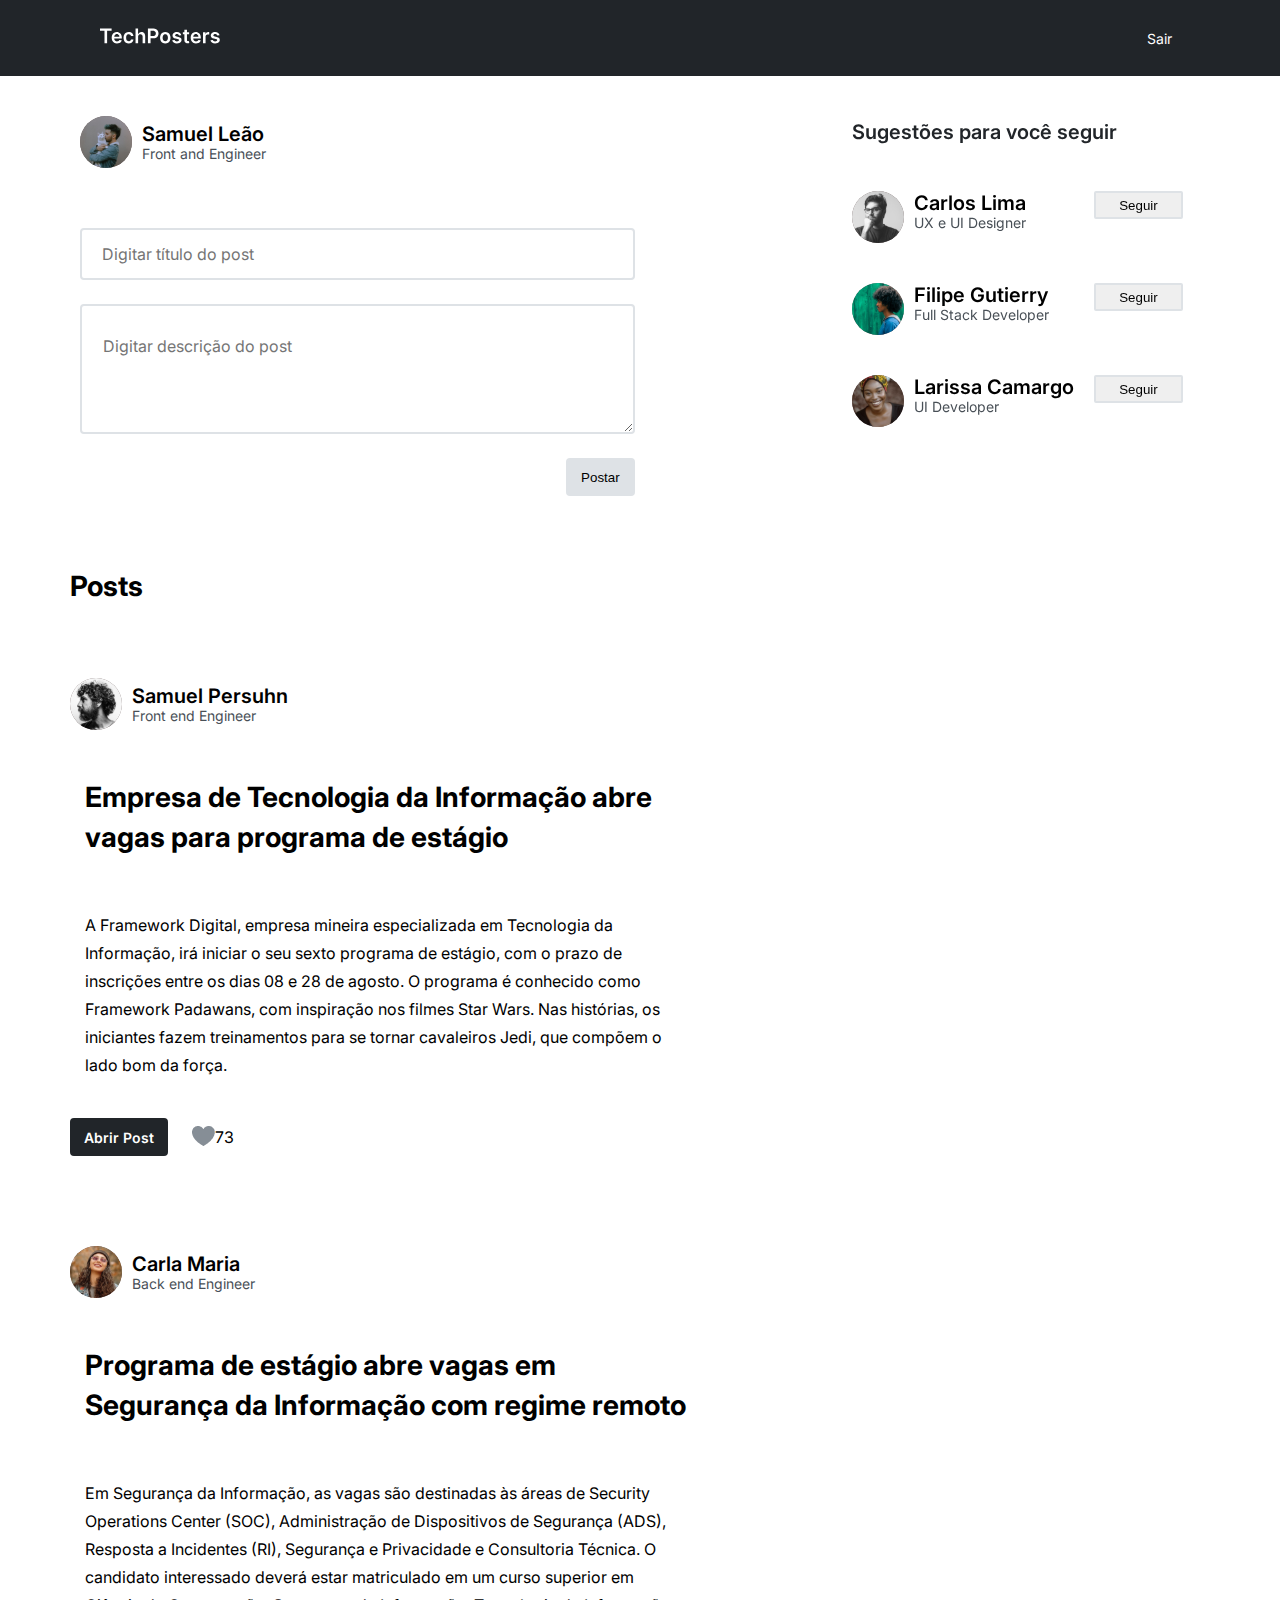
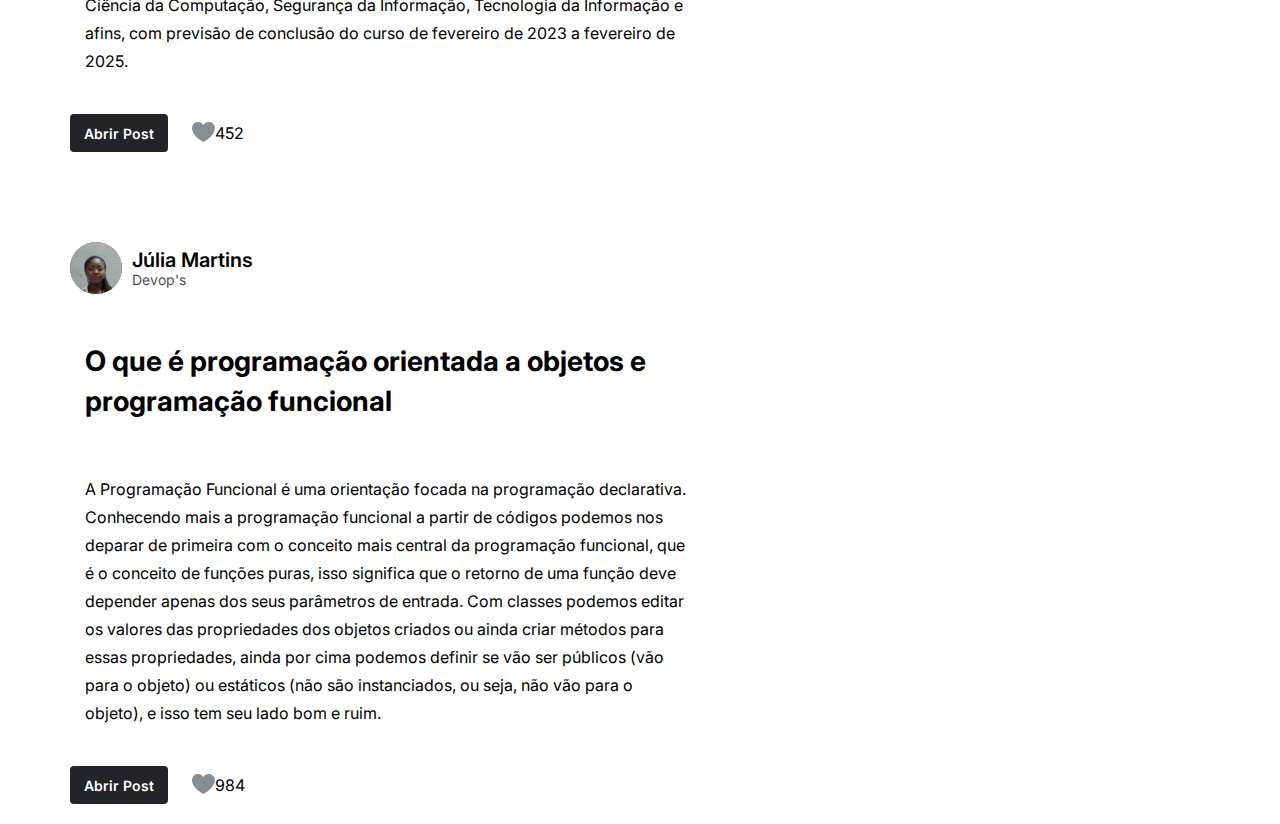
==== index.html @ d0adebd9 "enviar" ====
<!DOCTYPE html>
<html lang="pt-br">

<head>
  <meta charset="UTF-8" />
  <meta http-equiv="X-UA-Compatible" content="IE=edge" />
  <meta name="viewport" content="width=device-width, initial-scale=1.0" />
  <link rel="stylesheet" href="./styles/globalStyles.css" />
  <link rel="stylesheet" href="./styles/navbar.css">
  <link rel="stylesheet" href="./styles/images.css">
  <link rel="stylesheet" href="./styles/positioning.css">
  <link rel="stylesheet" href="./styles/spacing.css">
  <link rel="stylesheet" href="./styles/buttons.css">
  <link rel="stylesheet" href="./styles/texts.css">
  <link rel="stylesheet" href="./pages/home/style.css" />
  <title>TechPosters - Home</title>
</head>

<body>
  <header class="botton1">
    <nav class="navbar">
      <div class="navbar-items">
        <figure>
          <img src="./assets/img/logo.svg" alt="">
        </figure>
        <div class='navbar-links' action="">
          <a class="navbar-link">Sair</a>
        </div>
      </div>
    </nav>
  </header>
  <main id="main-container">
    <section class="flex flex-col padding-left desktop-posting-section">
      <div class="flex flex-row  align-center  gap2 paddingUser botton2">
        <figure class="userImg">
          <img src="./assets/img/user1.svg" alt="">
        </figure>
        <div>
          <p class="name-User">Samuel Leão</p>
          <p class="info-User">Front and Engineer</p>
        </div>
      </div>
      <div class=" form flex flex-col gap1 paddingUser botton2">
        <input name='title' type="text" placeholder="Digitar título do post">
        <textarea name="text" id="" cols="30" rows="10" placeholder="Digitar descrição do post"></textarea>
        <span class="desktop-button-post flex justify-end">
          <button class="btnPostar">Postar</button>
        </span>
      </div>
    </section>
    <aside class="desktop-aside botton1">
      <p class="sugests">Sugestões para você seguir</p>
      <ul class="ul-sugests userIds">

      </ul>
    </aside>
    <section class="desktop-posts">

      <p class="title-Post">Posts</p>
      <ul class="usersPosts flex flex-col overflow">

      </ul>
    </section>

    <div class="modal-wrapper" id="open-modal">
      <div class="modal">
        <div class="modal-header">
          <button class="modal-close" data-control-modal="open-modal">X</button>
        </div>
        <div class="modal-body overflow">

        </div>
      </div>
    </div>

  </main>
</body>
<script src="./script/database/users.js"></script>
<script src="./script/database/sugestUsers.js"></script>
<script src="./script/database/posts.js"></script>
<script src="./pages/home/index.js"></script>

</html>
---- styles/globalStyles.css ----
@import url('https://fonts.googleapis.com/css2?family=Inter:wght@400;500;600;700&display=swap');

* {
    margin: 0;
    padding: 0;
    box-sizing: border-box;
}

:root {
    --color-grey-1: #212529;
    --color-grey-2: #495057;
    --color-white-fixed: #ffffff;
    --radius-1: 0.25rem;
    --font-family-1: "Inter", sans-serif;

    --padding-user: 0.625rem;

    --gap-user: 0.625rem;
}



.container {
    max-width: 1200px;
    margin: 0 auto;
    padding: 0 1rem;
}

ul {
    list-style: none;
}

input {
    display: flex;
    flex-direction: row;
    align-items: flex-start;
    padding: 16px 20px;

    width: 90%;
    height: 52px;

    background: #FFFFFF;

    border: 2px solid #DEE2E6;
    border-radius: 4px;
    font-family: 'Inter';
    font-style: normal;
    font-weight: 400;
    font-size: 16px;
    line-height: 19px;

}

textarea {
    height: 130px;
    width: 90%;
    left: 0px;
    top: 0px;
    border-radius: 4px;
    padding: 28px 21px 29px 21px;
    background: #FFFFFF;
    border: 2px solid #DEE2E6;
    font-family: 'Inter';
    font-style: normal;
    font-weight: 400;
    font-size: 16px;
    line-height: 150%;

}
---- styles/navbar.css ----
.navbar {
    background-color: var(--color-grey-1);
    position: fixed;
    min-width: 100vw;
    max-width: 100vw;
    top: 0;
    height: 4.75rem;
    padding: 30px 20px;

}

.navbar-items {
    display: flex;
    justify-content: space-between;
    flex-direction: row;
    background-color: #212529;
    color: #FFFFFF;
    height: 100%;
    align-items: center;

}

.navbar-links {
    display: flex;
    gap: 1rem;
    align-items: center;
    justify-content: center;
}

.navbar-link {
    background-color: transparent;
    color: var(--color-white-fixed);
    height: 2rem;
    padding: 0.5rem;
    border-radius: var(--radius-1);
    text-decoration: none;
    font-size: 0.875rem;
    font-weight: 400;
    cursor: pointer;
}

.navbar-link:hover,
.navbar-link.actived {
    background-color: var(--color-grey-2);
}

.navbar a {
    display: flex;
    align-items: center;
    justify-content: center;
}
---- styles/images.css ----
.userImg {
    width: 3.25rem;
    height: 3.25rem;
}

.userImg img {
    width: 100%;
    height: 100%;
}
---- styles/positioning.css ----
.flex{
    display: flex;
}
.flex-col{
    flex-direction: column;
}
.flex-row{
    flex-direction: row;
}
.justify-center{
    justify-content: center;
}
.align-center{
    align-items: center;
}
.justify-end{
    justify-content: flex-end;
}
.justify-start{
    justify-content: flex-start;
}
---- styles/spacing.css ----
.gap1 {
    gap: 1.5rem;
}

.botton1 {
    margin-bottom: 0.625rem;
}

.botton2 {
    margin-bottom: 2.5rem;
}


.overflow {
    overflow: auto;
}


.paddingUser {
    padding: var(--padding-user);
}

.gap2 {
    gap: var(--gap-user);
}


.botton-li {
    margin-bottom: 2rem;
}

.padding-left {
    padding: 1.25rem;
}

.margin{
    margin: 15px;
}
---- styles/buttons.css ----
.showFollow {
    background-color: blue;
    color: white;
    height: 28px;
    width: 89px;
    left: 0px;
    top: 72px;
    border-radius: 2px;
    padding: 0px 12px 0px 12px;

}


.btn-abrirPost {
    display: flex;
    flex-direction: row;
    justify-content: center;
    align-items: center;
    padding: 0px 12px;
    gap: 10px;
    width: 96x;
    height: 38px;
    background: #212529;
    border: 2px solid #212529;
    border-radius: 4px;
    font-family: 'Inter';
    font-style: normal;
    font-weight: 600;
    font-size: 14px;
    line-height: 17px;
    color: #FFFFFF;

}

.btnPostar {
    display: flex;
    flex-direction: column;
    justify-content: center;
    align-items: center;
    padding: 0px 12px;
    gap: 10px;
    width: 69px;
    height: 38px;
    background: #DEE2E6;
    border: 2px solid #DEE2E6;
    border-radius: 4px;
}

.btnPostar:hover {
    color: #DEE2E6;
    background-color: var(--color-grey-1);
}

.span-button {
    display: flex;
    width: 80vw;
}

.button-seguindo {

    border: 2px solid #DEE2E6;
    border-radius: 4px;
    height: 28px;
    width: 89px;
    left: 0px;
    top: 72px;
    border-radius: 2px;
    padding: 0px 12px 0px 12px;
}

.button-like {
    border: transparent;
    background-color: transparent;
}

.desktop-button-post {
    width: 90%;
}
---- styles/texts.css ----
.sugests {
    width: 290px;
    height: 24px;
    font-family: 'Inter';
    font-style: normal;
    font-weight: 600;
    font-size: 20px;
    line-height: 24px;
    color: #212529;
    flex: none;
    order: 0;
    flex-grow: 0;
    margin-bottom: 2.938rem;
    padding-left: 1.25rem;
}


.name-User {
    width: 170px;
    height: 24px;
    font-family: 'Inter';
    font-style: normal;
    font-weight: 600;
    font-size: 20px;
    line-height: 24px;
}


.info-User {
    width: 135px;
    height: 16px;
    font-family: 'Inter';
    font-style: normal;
    font-weight: 400;
    font-size: 14px;
    line-height: 16px;
    color: #495057;
}

.title-Post {
    width: 385px;
    height: 40px;
    font-family: 'Inter';
    font-style: normal;
    font-weight: 700;
    font-size: 28px;
    line-height: 40px;
    padding-left: 1.25rem;
    margin-bottom: 3.25rem;
}

.titleStyle {
    font-family: 'Inter';
    font-style: normal;
    font-weight: 700;
    font-size: 28px;
    line-height: 40px;
    margin: 15px;
}

.textStyle {
    font-family: 'Inter';
    font-style: normal;
    font-weight: 400;
    font-size: 16px;
    line-height: 28px;
    margin: 15px;
}
---- pages/home/style.css ----
body {
    font-family: var(--font-family-1);
}

header {
    height: 76px;
}

.modal-wrapper {
    position: fixed;
    top: 0;
    left: 0;
    width: 100vw;
    height: 100vh;
    background-color: rgba(0, 0, 0, 0.5);
    display: none;
    align-items: center;
    justify-content: center;
}

.modal {
    background-color: #ffffff;
    width: 500px;
    border-radius: 4px;
    position: relative;
}

.modal-header {
    display: flex;
    justify-content: flex-end;
    align-items: center;
    background-color: transparent;


}

.modal-close {
    width: 40px;
    height: 0px;
    background-color: transparent;
    border-color: transparent;
    color: #ADB5BD;
    font-size: 20px;
    cursor: pointer;
    margin-top: 10px;
}

.modal-body {
    padding: 16px 8px;
    max-height: 90vh;
}

.show-modal {
    display: flex;
}

.show-modal .modal {
    animation: animateModal 1s;
}

@keyframes animateModal {
    0% {
        transform: translateY(-50%);
        opacity: 0;
    }

    100% {
        transform: translateY(0);
        opacity: 1;
    }
}

.usersPosts {
    gap: 3.125rem;
}

.sugests-style {
    display: flex;
    flex-direction: column;
    justify-content: flex-start;
    gap: var(--gap-user);
    margin-bottom: 2.5rem;
}

.ul-sugests {
    display: flex;
    flex-direction: row;
    padding-left: 1.25rem;
    overflow: auto;
}

@media(min-width: 500px) {
    main {
        display: flex;
        justify-content: flex-start;
        flex-direction: column;
        padding-left: 50px;
    }

    .desktop-posting-section {
        width: 55%;
    }

    .desktop-aside {
        width: 35%;
        position: fixed;
        left: 65%;
        top: 120px;
    }

    .desktop-posts {
        width: 55%;
    }

    .ul-sugests {
        flex-direction: column;
    }

    .sugests-style {
        flex-direction: row;
    }

    .navbar {
        padding: 30px 100px 30px 100px;
    }

    .modal {
        width: 760px;

    }
}
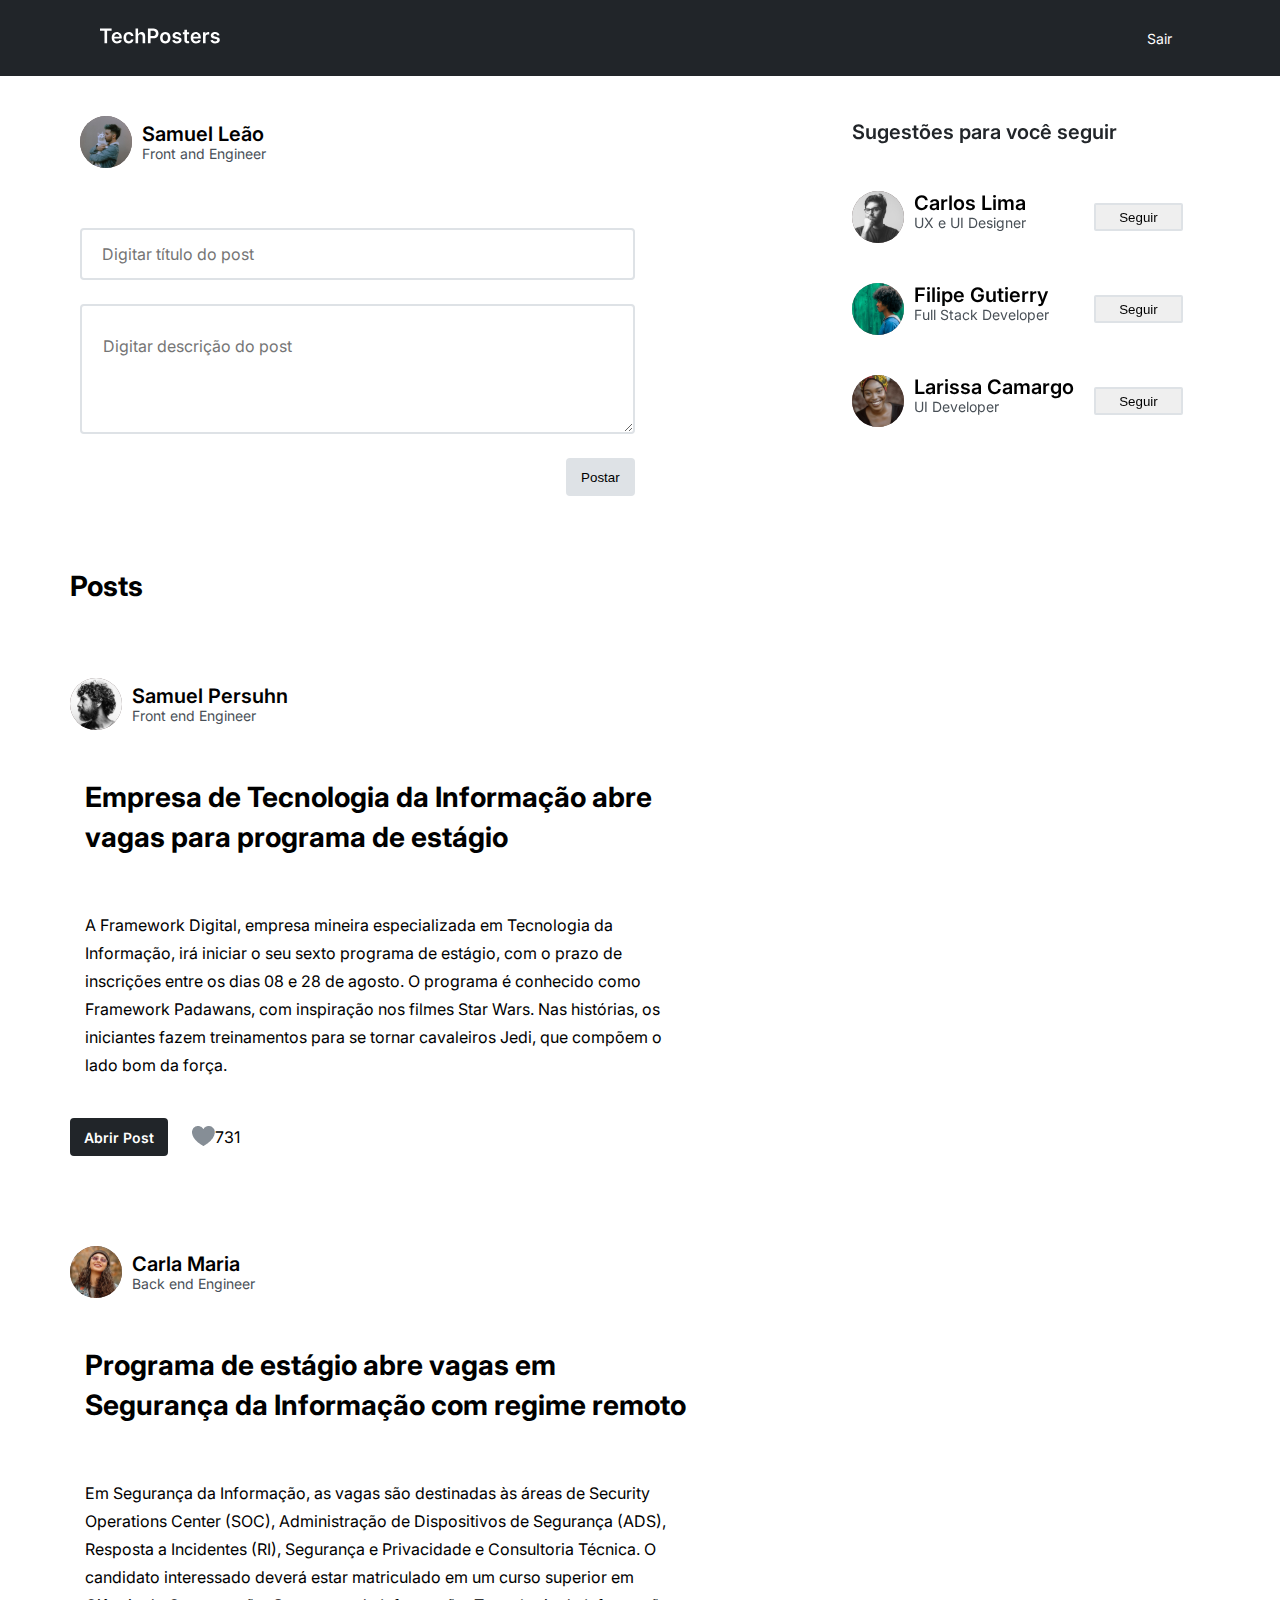
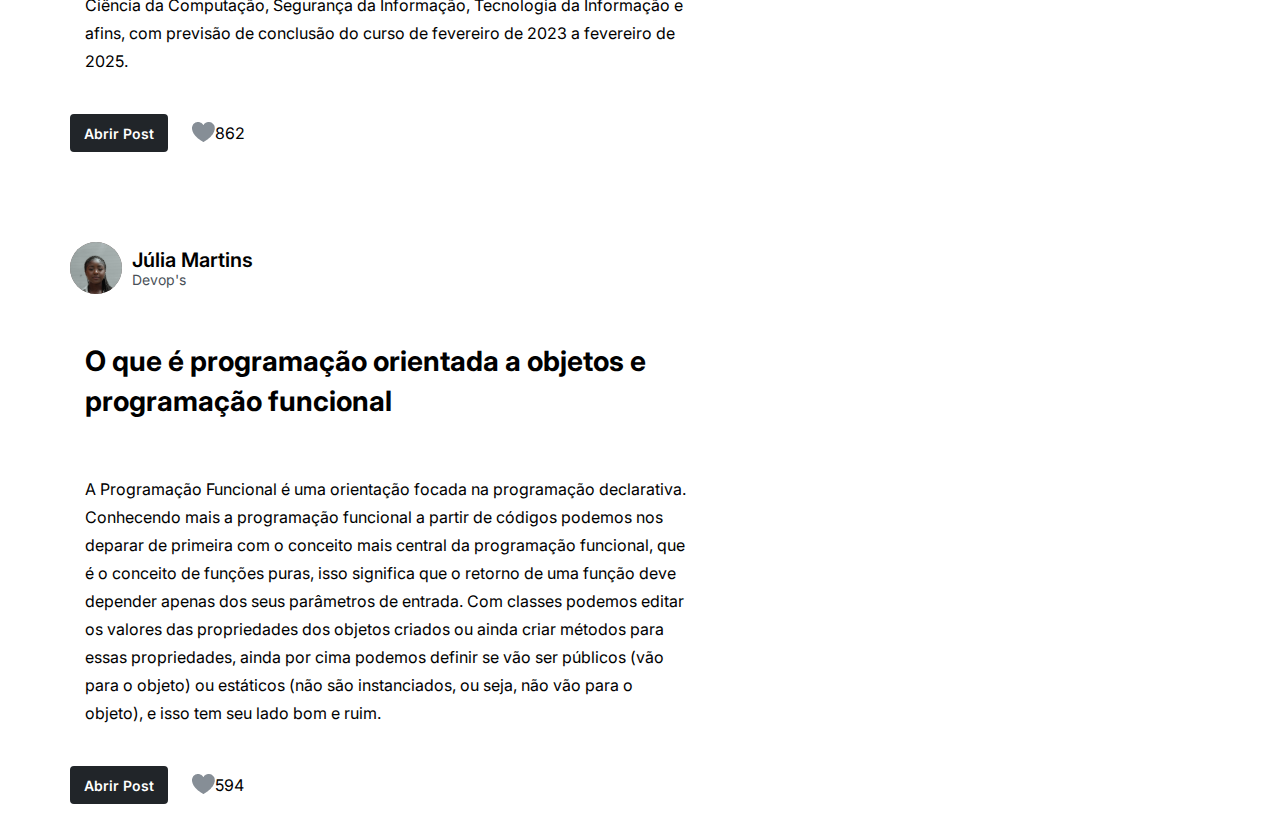
==== commit 15e8788b: "detalhe css" ====
--- a/index.html
+++ b/index.html
@@ -72,6 +72,7 @@
         </div>
       </div>
     </div>
+    
 
   </main>
 </body>
--- a/pages/home/style.css
+++ b/pages/home/style.css
@@ -80,6 +80,7 @@
     justify-content: flex-start;
     gap: var(--gap-user);
     margin-bottom: 2.5rem;
+    align-items: center;
 }
 
 .ul-sugests {
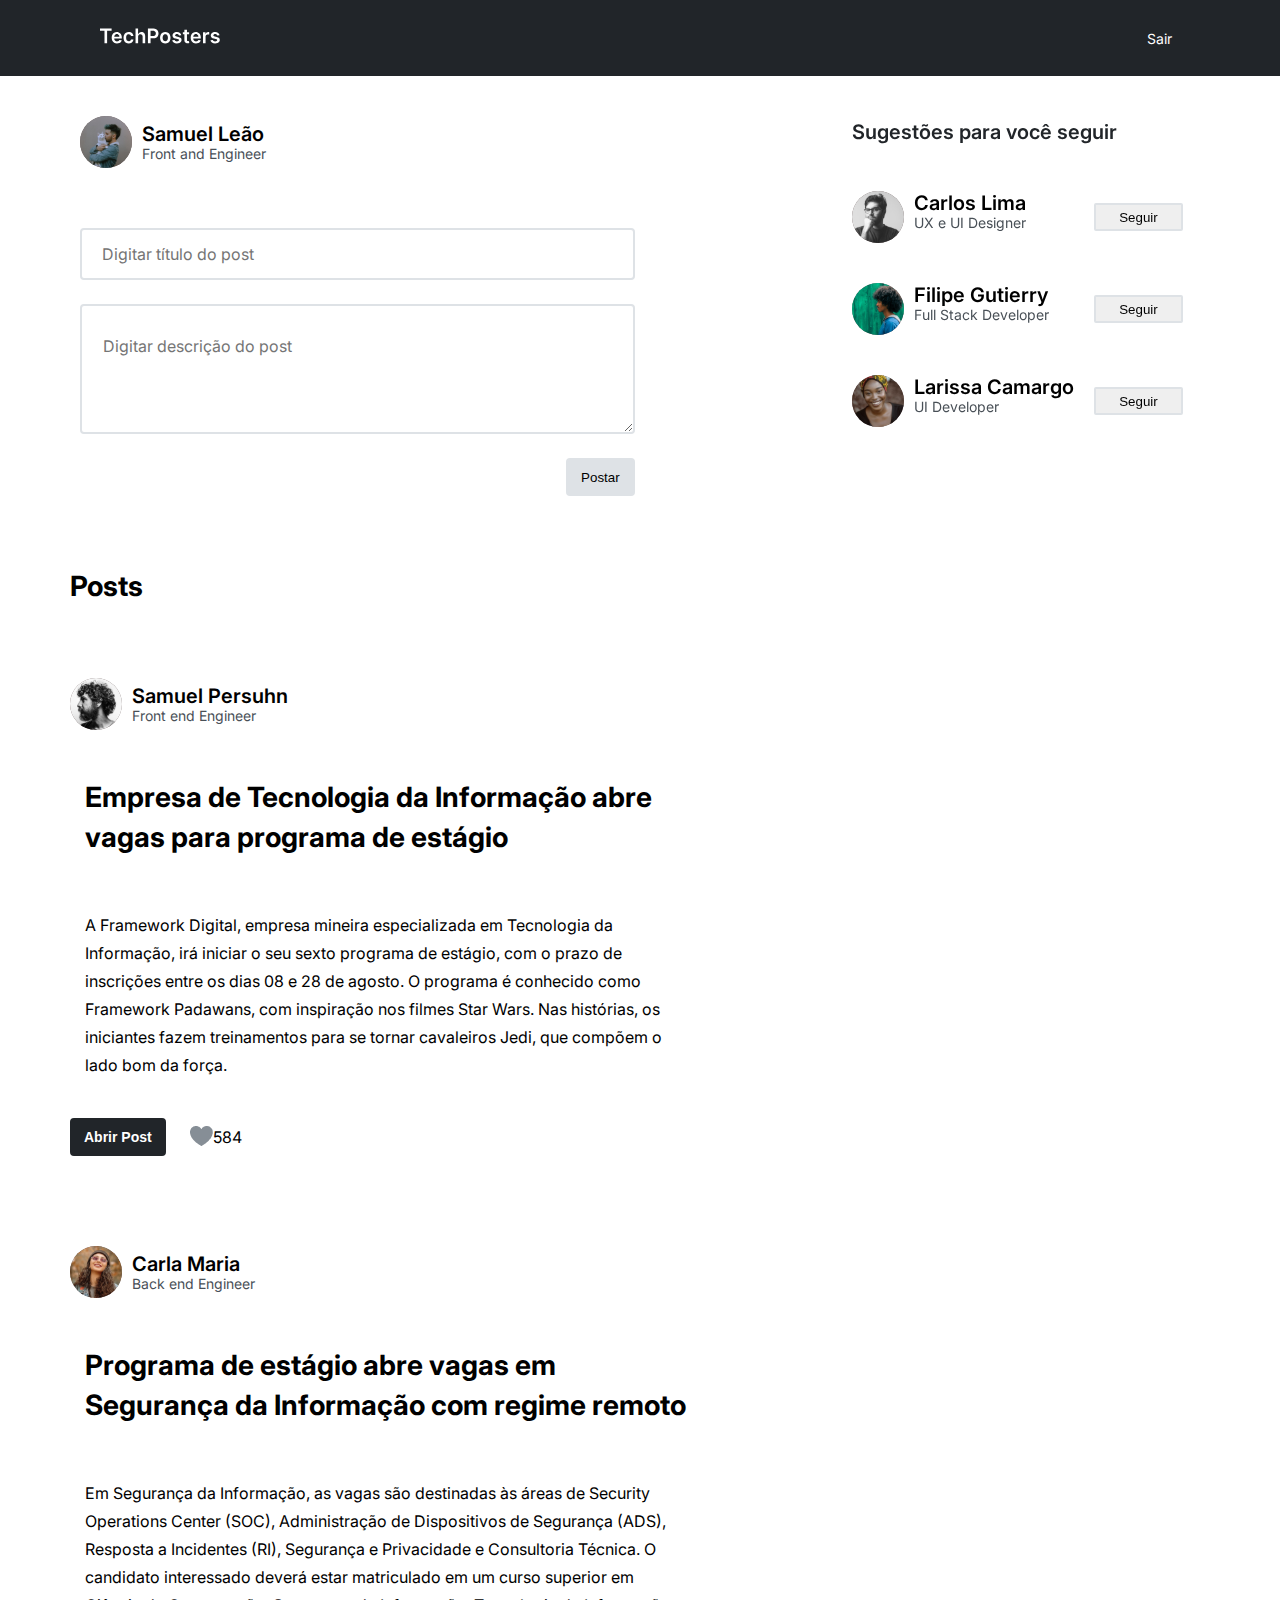
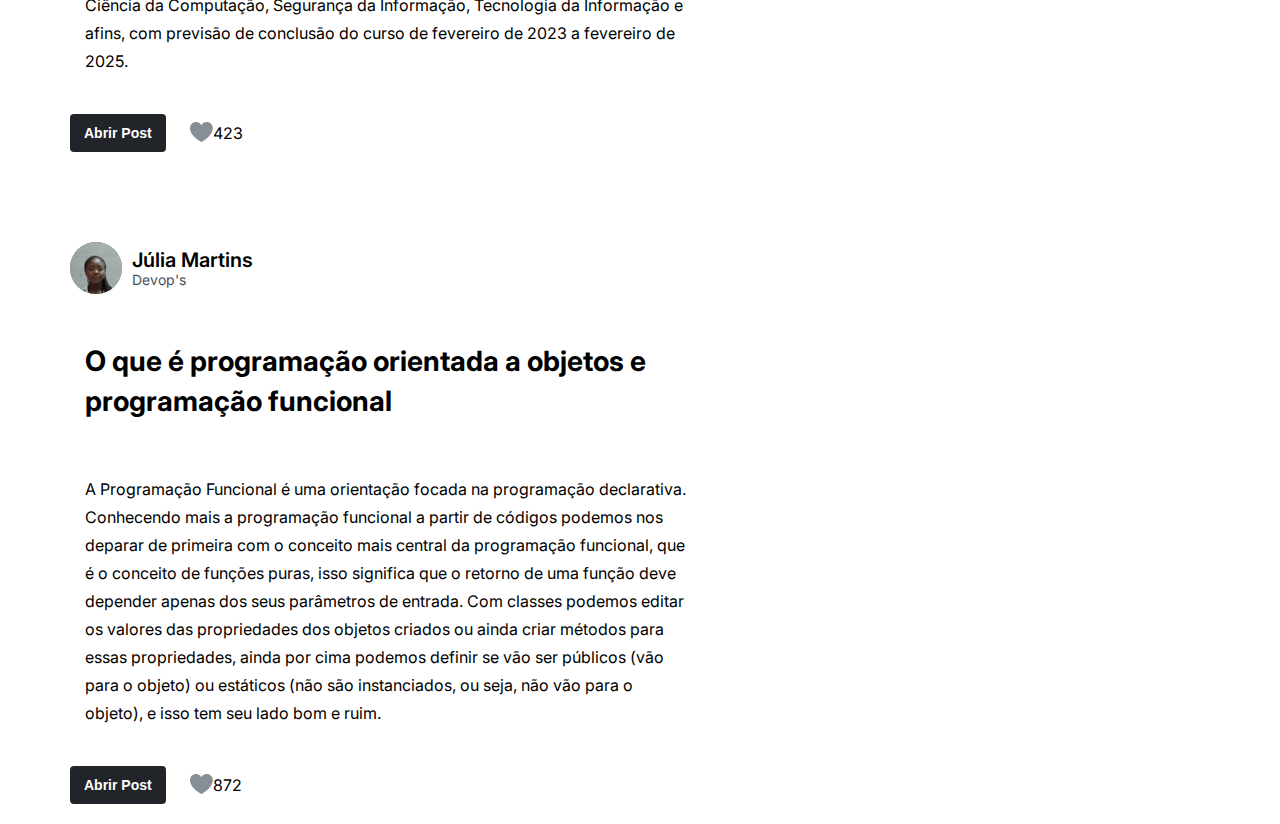
==== commit 579ad515: "correções" ====
--- a/index.html
+++ b/index.html
@@ -31,16 +31,16 @@
   </header>
   <main id="main-container">
     <section class="flex flex-col padding-left desktop-posting-section">
-      <div class="flex flex-row  align-center  gap2 paddingUser botton2">
-        <figure class="userImg">
+      <div class="flex flex-row  align-center  gap2 padding-user botton2">
+        <figure class="user-img">
           <img src="./assets/img/user1.svg" alt="">
         </figure>
         <div>
-          <p class="name-User">Samuel Leão</p>
-          <p class="info-User">Front and Engineer</p>
+          <p class="name-user">Samuel Leão</p>
+          <p class="info-user">Front and Engineer</p>
         </div>
       </div>
-      <div class=" form flex flex-col gap1 paddingUser botton2">
+      <div class=" form flex flex-col gap1 padding-user botton2">
         <input name='title' type="text" placeholder="Digitar título do post">
         <textarea name="text" id="" cols="30" rows="10" placeholder="Digitar descrição do post"></textarea>
         <span class="desktop-button-post flex justify-end">
@@ -49,15 +49,18 @@
       </div>
     </section>
     <aside class="desktop-aside botton1">
-      <p class="sugests">Sugestões para você seguir</p>
-      <ul class="ul-sugests userIds">
+      <div class="div-sticky">
 
-      </ul>
+        <p class="sugests">Sugestões para você seguir</p>
+        <ul class="ul-sugests user-ids">
+  
+        </ul>
+      </div>
     </aside>
     <section class="desktop-posts">
 
       <p class="title-Post">Posts</p>
-      <ul class="usersPosts flex flex-col overflow">
+      <ul class="users-posts flex flex-col overflow">
 
       </ul>
     </section>
--- a/styles/globalStyles.css
+++ b/styles/globalStyles.css
@@ -12,6 +12,11 @@
     --color-white-fixed: #ffffff;
     --radius-1: 0.25rem;
     --font-family-1: "Inter", sans-serif;
+
+    --color--border: #DEE2E6;
+
+    --color-modal-close: #ADB5BD;
+    
 
     --padding-user: 0.625rem;
 
@@ -35,15 +40,12 @@
     flex-direction: row;
     align-items: flex-start;
     padding: 16px 20px;
-
     width: 90%;
     height: 52px;
-
-    background: #FFFFFF;
-
-    border: 2px solid #DEE2E6;
+    background: var(--color-white-fixed);
+    border: 2px solid var(--color--border);
     border-radius: 4px;
-    font-family: 'Inter';
+    font-family: var(--font-family-1);
     font-style: normal;
     font-weight: 400;
     font-size: 16px;
@@ -58,9 +60,9 @@
     top: 0px;
     border-radius: 4px;
     padding: 28px 21px 29px 21px;
-    background: #FFFFFF;
-    border: 2px solid #DEE2E6;
-    font-family: 'Inter';
+    background: var(--color-white-fixed);
+    border: 2px solid var(--color--border);
+    font-family: var(--font-family-1);
     font-style: normal;
     font-weight: 400;
     font-size: 16px;
--- a/styles/navbar.css
+++ b/styles/navbar.css
@@ -13,8 +13,8 @@
     display: flex;
     justify-content: space-between;
     flex-direction: row;
-    background-color: #212529;
-    color: #FFFFFF;
+    background-color: var(--color-grey-1);
+    color: var(--color-white-fixed);
     height: 100%;
     align-items: center;
 
--- a/styles/images.css
+++ b/styles/images.css
@@ -1,9 +1,9 @@
-.userImg {
+.user-img {
     width: 3.25rem;
     height: 3.25rem;
 }
 
-.userImg img {
+.user-img img {
     width: 100%;
     height: 100%;
 }--- a/styles/spacing.css
+++ b/styles/spacing.css
@@ -16,7 +16,7 @@
 }
 
 
-.paddingUser {
+.padding-user {
     padding: var(--padding-user);
 }
 
--- a/styles/buttons.css
+++ b/styles/buttons.css
@@ -23,7 +23,6 @@
     background: #212529;
     border: 2px solid #212529;
     border-radius: 4px;
-    font-family: 'Inter';
     font-style: normal;
     font-weight: 600;
     font-size: 14px;
--- a/styles/texts.css
+++ b/styles/texts.css
@@ -1,12 +1,11 @@
 .sugests {
     width: 290px;
     height: 24px;
-    font-family: 'Inter';
     font-style: normal;
     font-weight: 600;
     font-size: 20px;
     line-height: 24px;
-    color: #212529;
+    color: var(--color-grey-1);
     flex: none;
     order: 0;
     flex-grow: 0;
@@ -15,10 +14,9 @@
 }
 
 
-.name-User {
+.name-user {
     width: 170px;
     height: 24px;
-    font-family: 'Inter';
     font-style: normal;
     font-weight: 600;
     font-size: 20px;
@@ -26,21 +24,19 @@
 }
 
 
-.info-User {
+.info-user {
     width: 135px;
     height: 16px;
-    font-family: 'Inter';
     font-style: normal;
     font-weight: 400;
     font-size: 14px;
     line-height: 16px;
-    color: #495057;
+    color: var(--color-grey-2);
 }
 
 .title-Post {
     width: 385px;
     height: 40px;
-    font-family: 'Inter';
     font-style: normal;
     font-weight: 700;
     font-size: 28px;
@@ -49,8 +45,7 @@
     margin-bottom: 3.25rem;
 }
 
-.titleStyle {
-    font-family: 'Inter';
+.title-style {
     font-style: normal;
     font-weight: 700;
     font-size: 28px;
@@ -58,8 +53,7 @@
     margin: 15px;
 }
 
-.textStyle {
-    font-family: 'Inter';
+.text-style {
     font-style: normal;
     font-weight: 400;
     font-size: 16px;
--- a/pages/home/style.css
+++ b/pages/home/style.css
@@ -19,7 +19,7 @@
 }
 
 .modal {
-    background-color: #ffffff;
+    background-color: var(--color-white-fixed);
     width: 500px;
     border-radius: 4px;
     position: relative;
@@ -30,16 +30,18 @@
     justify-content: flex-end;
     align-items: center;
     background-color: transparent;
+    position: relative;
 
 
 }
 
 .modal-close {
+    position: absolute;
     width: 40px;
     height: 0px;
     background-color: transparent;
     border-color: transparent;
-    color: #ADB5BD;
+    color: var(--color-modal-close);
     font-size: 20px;
     cursor: pointer;
     margin-top: 10px;
@@ -70,7 +72,7 @@
     }
 }
 
-.usersPosts {
+.users-posts {
     gap: 3.125rem;
 }
 
@@ -106,7 +108,12 @@
         width: 35%;
         position: fixed;
         left: 65%;
+        height: 100vh;
+    }
+    .div-sticky{
+        position: sticky;
         top: 120px;
+
     }
 
     .desktop-posts {
